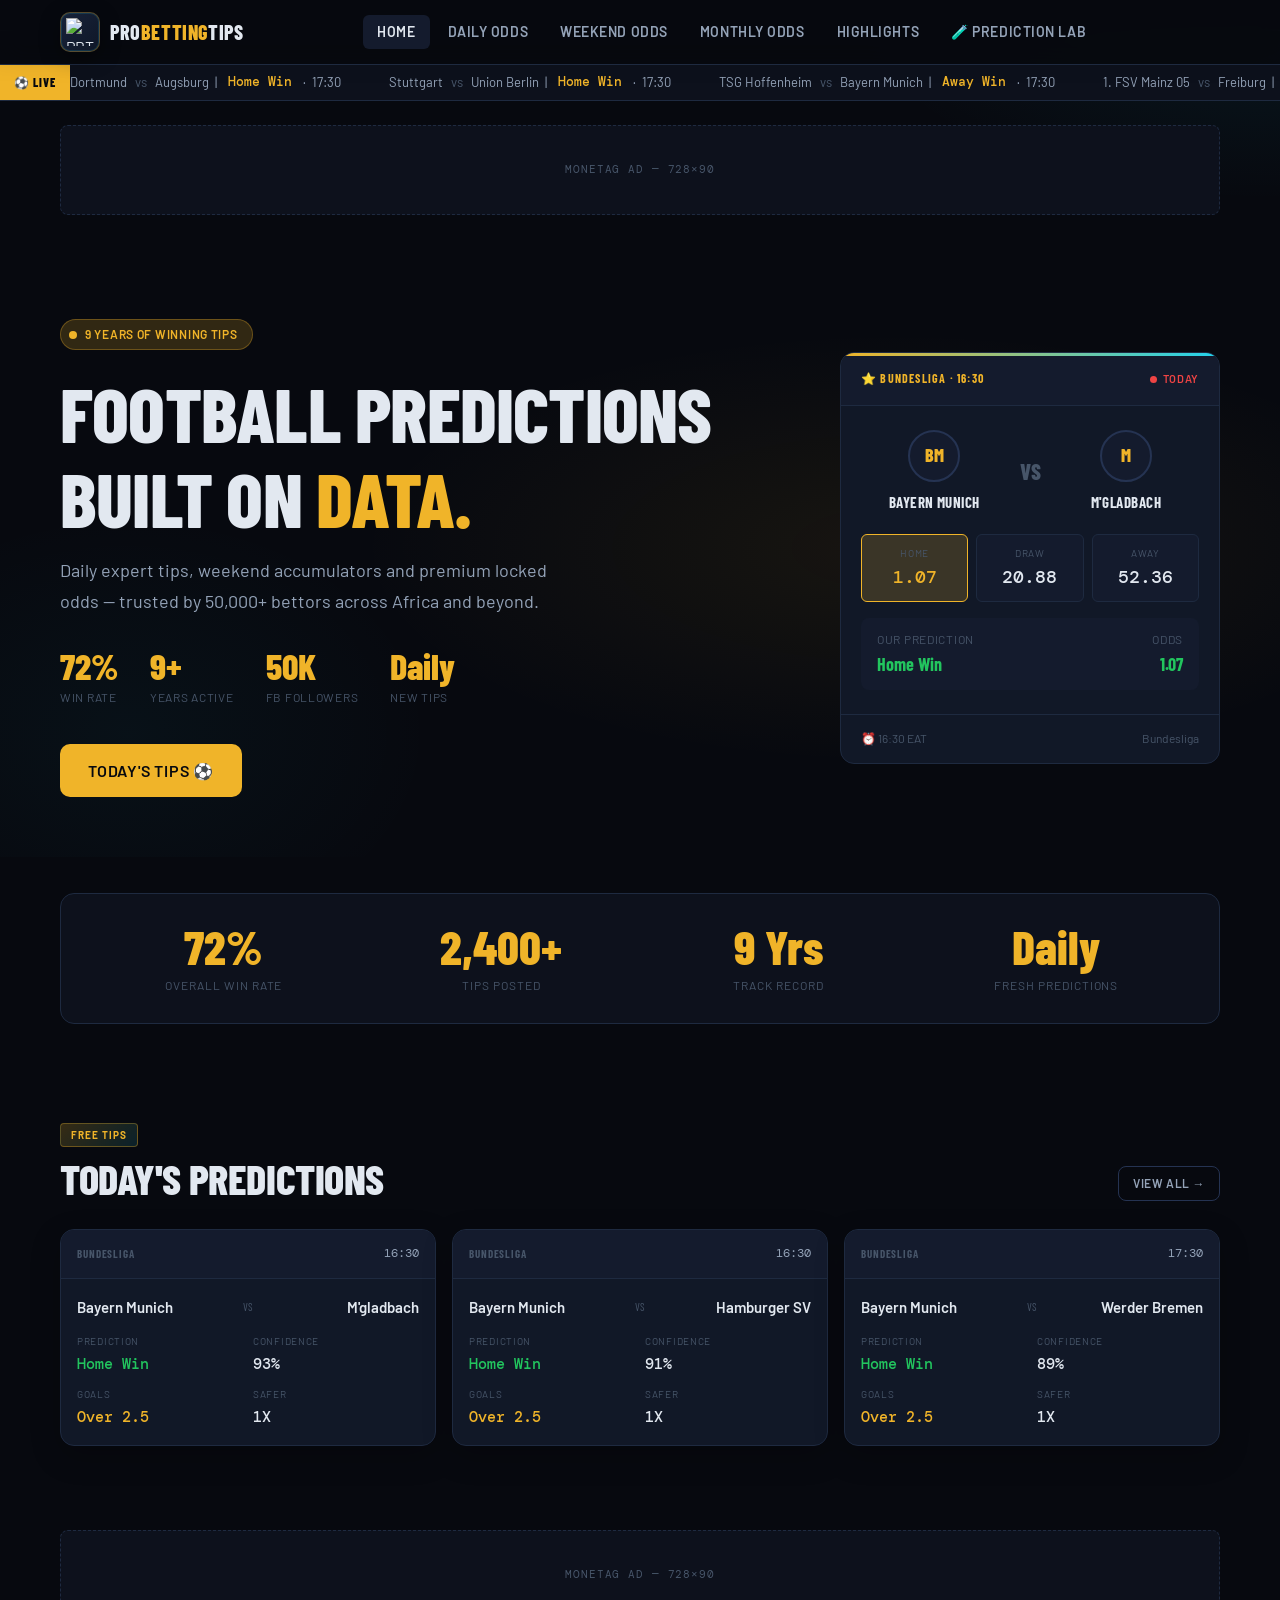
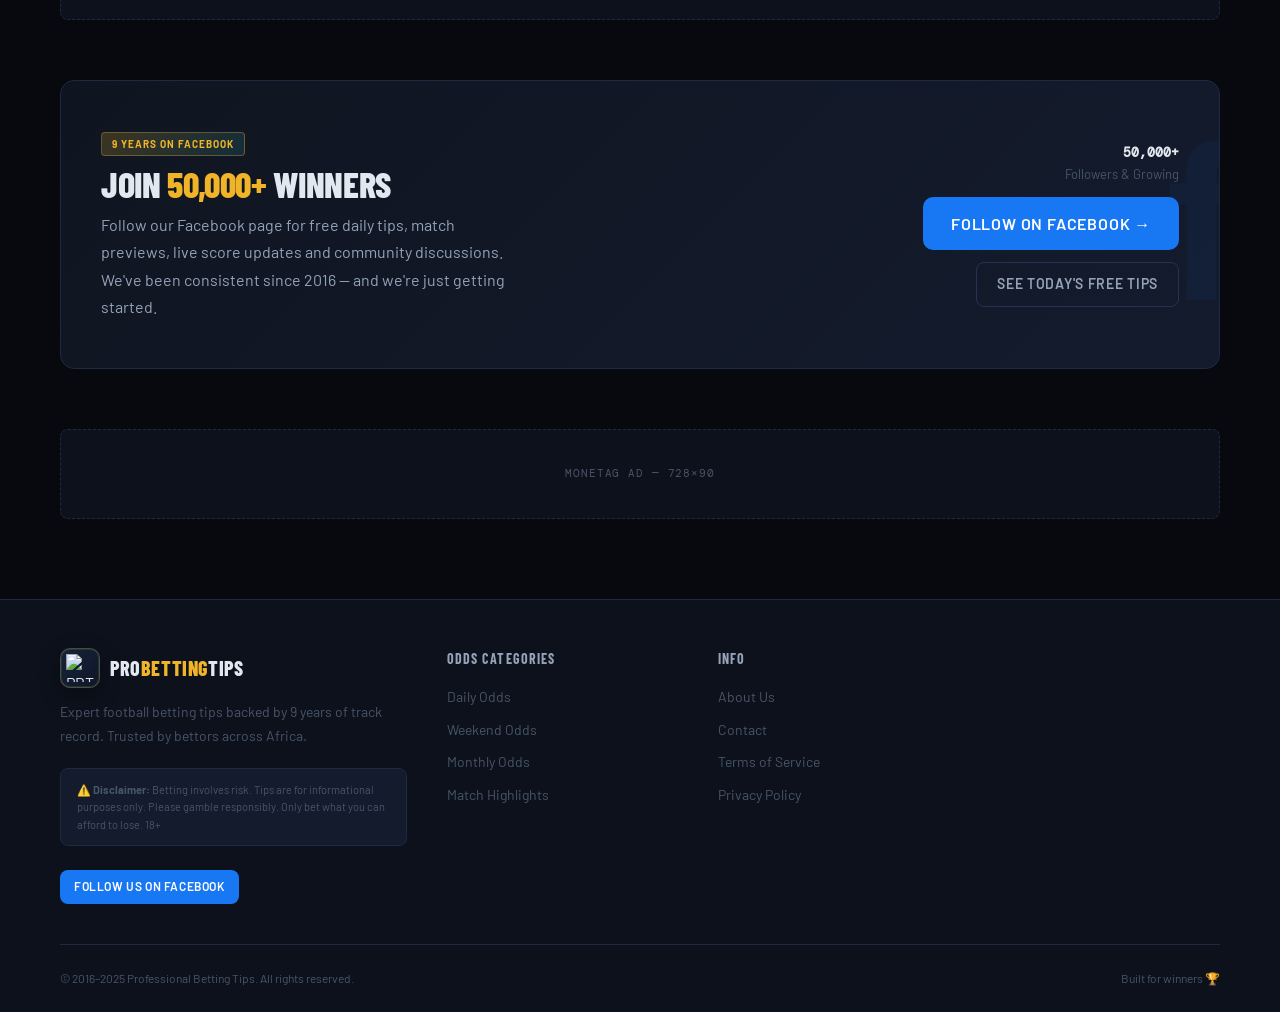
==== index.html @ f4c3d1b8 "Remove dummy matches and unused Supabase script; featured card now shows real prediction, odds and k" ====
<!DOCTYPE html>
<html lang="en">
<head>
  <meta charset="UTF-8">
  <meta name="viewport" content="width=device-width, initial-scale=1.0">
  <title>Professional Betting Tips — Daily Football Predictions & Premium Odds</title>
  <meta name="description" content="Expert football betting tips, daily predictions, weekend odds and premium picks. 9 years of proven results. Join 50,000+ winners on our Facebook page.">
  <meta name="keywords" content="betting tips, football predictions, daily odds, weekend tips, premium betting tips, kenya betting">
  <meta property="og:title" content="Professional Betting Tips">
  <meta property="og:description" content="Expert football predictions. 9 years. 72%+ win rate.">
  <meta property="og:type" content="website">
  <meta property="og:image" content="/assets/images/icon.png">
  <meta name="theme-color" content="#07090F">
  <link rel="icon" type="image/png" href="/assets/images/icon.png">
  <link rel="apple-touch-icon" href="/assets/images/icon.png">
  <link rel="stylesheet" href="css/style.css">
  <!-- Paystack -->
  <script src="https://js.paystack.co/v1/inline.js"></script>
  <!-- Supabase -->
  <!-- Monetag Ad Script (replace with your Publisher ID) -->
  <!-- <script src="//oplerfino.com/YOUR_MONETAG_ID/invoke.js" async></script> -->
</head>
<body data-page="home">

  <!-- ── Nav ─────────────────────────────────────────────────── -->
  <nav class="navbar">
    <div class="container nav-inner">
      <a href="/" class="nav-logo">
        <div class="nav-logo-icon"><img src="/assets/images/pbtlogo.png" alt="PBT logo" width="28" height="28"></div>
        <div class="nav-logo-text">Pro<span>Betting</span>Tips</div>
      </a>

      <div class="nav-links">
        <a href="/" class="active">Home</a>
        <a href="/daily.html">Daily Odds</a>
        <a href="/weekend.html">Weekend Odds</a>
        <a href="/monthly.html">Monthly Odds</a>
        <a href="/highlights.html">Highlights</a>
        <a href="/pricing.html">Premium</a>
      </div>

      <div class="nav-actions">
        <button id="nav-login-btn" class="btn btn-outline btn-sm" onclick="openAuthModal('login')">Sign In</button>
        <div id="nav-user-menu" class="hidden flex items-center gap-8">
          <a href="/account.html" class="btn btn-ghost btn-sm" id="nav-user-name">Account</a>
          <button class="btn btn-outline btn-sm" onclick="signOut()">Out</button>
        </div>
        <button id="hamburger" class="hamburger" aria-label="Menu">
          <span></span><span></span><span></span>
        </button>
      </div>
    </div>
  </nav>

  <!-- ── Mobile Nav ────────────────────────────────────────────── -->
  <div id="mobile-nav" class="mobile-nav">
    <a href="/">🏠 Home</a>
    <a href="/daily.html">⚽ Daily Odds</a>
    <a href="/weekend.html">📅 Weekend Odds</a>
    <a href="/monthly.html">📆 Monthly Odds</a>
    <a href="/highlights.html">🎬 Highlights</a>
    <a href="/pricing.html">⭐ Premium</a>
    <a href="/account.html">👤 My Account</a>
  </div>

  <!-- ── Ticker ──────────────────────────────────────────────── -->
  <div class="ticker-bar">
    <div class="ticker-label">⚽ Live</div>
    <div class="ticker-track">
      <div class="ticker-content" id="ticker-content"><span class="ticker-item">Predictions appear here after the next agent run</span></div>
    </div>
  </div>

  <!-- ── Monetag Ad Slot ─────────────────────────────────────── -->
  <div class="container">
    <div class="ad-slot ad-slot-banner" id="ad-top">Monetag Ad — 728×90</div>
  </div>

  <!-- ── Hero ───────────────────────────────────────────────── -->
  <section class="hero">
    <div class="container hero-grid">
      <div class="fade-up">
        <div class="hero-badge">
          <span class="dot"></span>
          9 Years of Winning Tips
        </div>
        <h1>Football Predictions<br>Built on <span>Data.</span></h1>
        <p class="hero-sub">
          Daily expert tips, weekend accumulators and premium locked odds — trusted by 50,000+ bettors across Africa and beyond.
        </p>

        <div class="hero-stats">
          <div class="hero-stat">
            <div class="val">72%</div>
            <div class="lbl">Win Rate</div>
          </div>
          <div class="hero-stat">
            <div class="val">9+</div>
            <div class="lbl">Years Active</div>
          </div>
          <div class="hero-stat">
            <div class="val">50K</div>
            <div class="lbl">FB Followers</div>
          </div>
          <div class="hero-stat">
            <div class="val">Daily</div>
            <div class="lbl">New Tips</div>
          </div>
        </div>

        <div class="hero-actions">
          <a href="/daily.html" class="btn btn-gold btn-lg">Today's Tips ⚽</a>
          <a href="/pricing.html" class="btn btn-outline btn-lg">Get Premium →</a>
        </div>
      </div>

      <!-- Featured Match Card -->
      <div class="featured-card fade-up stagger-2" id="featured-home">
        <div class="featured-header">
          <span class="featured-label" id="featured-league">⭐ Today's Feature Match</span>
          <span class="live-badge"><span class="dot"></span> Today</span>
        </div>
        <div class="featured-body">
          <div class="match-teams">
            <div class="team">
              <div class="team-shield" id="featured-home-init">–</div>
              <div class="team-name featured-home-name">TBA</div>
            </div>
            <div class="match-vs">VS</div>
            <div class="team">
              <div class="team-shield" id="featured-away-init">–</div>
              <div class="team-name featured-away-name">TBA</div>
            </div>
          </div>
          <div class="match-odds-row">
            <div class="odd-chip active">
              <div class="label">Home</div>
              <div class="value">–</div>
            </div>
            <div class="odd-chip">
              <div class="label">Draw</div>
              <div class="value">–</div>
            </div>
            <div class="odd-chip">
              <div class="label">Away</div>
              <div class="value">–</div>
            </div>
          </div>
          <div class="prediction-row">
            <div>
              <div class="pred-label">Our Prediction</div>
              <div class="pred-value featured-pred-val">–</div>
            </div>
            <div style="text-align:right;">
              <div class="pred-label">Odds</div>
              <div class="pred-value featured-odds-val">–</div>
            </div>
          </div>
        </div>
        <div class="featured-footer">
          <span class="featured-time">⏰ –</span>
          <span class="featured-meta">Next fixtures coming soon</span>
        </div>
      </div>
    </div>
  </section>

  <!-- ── Stats Strip ─────────────────────────────────────────── -->
  <section class="section-sm">
    <div class="container">
      <div class="stats-row fade-up">
        <div class="stat-block">
          <span class="num">72%</span>
          <span class="label">Overall Win Rate</span>
        </div>
        <div class="stat-block">
          <span class="num">2,400+</span>
          <span class="label">Tips Posted</span>
        </div>
        <div class="stat-block">
          <span class="num">9 Yrs</span>
          <span class="label">Track Record</span>
        </div>
        <div class="stat-block">
          <span class="num">Daily</span>
          <span class="label">Fresh Predictions</span>
        </div>
      </div>
    </div>
  </section>

  <!-- ── Free Today's Tips ──────────────────────────────────── -->
  <section class="section">
    <div class="container">
      <div class="section-head">
        <div>
          <div class="section-tag">Free Tips</div>
          <h2>Today's Predictions</h2>
        </div>
        <a href="/daily.html" class="btn btn-outline btn-sm">View All →</a>
      </div>

      <div class="tips-grid" id="free-tips-grid">
        <p class="text-muted" style="padding:20px;">No upcoming predictions yet. They appear after the agent's next run.</p>
      </div>
    </div>
  </section>

  <!-- ── Monetag Mid-page Ad ─────────────────────────────────── -->
  <div class="container">
    <div class="ad-slot ad-slot-banner" id="ad-mid">Monetag Ad — 728×90</div>
  </div>

  <!-- ── Pricing Section ────────────────────────────────────── -->
  <section class="section">
    <div class="container">
      <div class="section-head">
        <div>
          <div class="section-tag">Premium Odds</div>
          <h2>Choose Your Plan</h2>
        </div>
        <a href="/pricing.html" class="btn btn-outline btn-sm">Full Details →</a>
      </div>

      <div class="pricing-tabs">
        <button class="pricing-tab active" data-tab="daily">Daily Odds</button>
        <button class="pricing-tab" data-tab="weekend">Weekend Odds</button>
        <button class="pricing-tab" data-tab="monthly">Monthly Odds</button>
      </div>

      <!-- Daily Pane -->
      <div class="pricing-pane" id="pane-daily">
        <div class="pricing-grid">
          <div class="price-card">
            <div class="plan-icon">🎯</div>
            <div class="plan-name">Starter</div>
            <div class="plan-odds-count">4</div>
            <div class="plan-odds-label">Curated Odds</div>
            <div class="plan-price"><span class="currency">KES </span>99</div>
            <div class="plan-period">Per day</div>
            <ul class="plan-features">
              <li class="plan-feature"><span class="check">✓</span> 4 hand-picked tips</li>
              <li class="plan-feature"><span class="check">✓</span> Match analysis notes</li>
              <li class="plan-feature"><span class="check">✓</span> Confidence ratings</li>
              <li class="plan-feature"><span class="check">✓</span> Instant delivery</li>
            </ul>
            <button class="btn btn-outline btn-full" onclick="openCheckoutModal('daily','starter')">Get Starter</button>
            <div class="pay-methods">
              <span class="pay-badge">Paystack</span>
              <span class="pay-badge">M-Pesa</span>
              <span class="pay-badge">PayPal</span>
            </div>
          </div>

          <div class="price-card featured-plan">
            <div class="plan-icon">⭐</div>
            <div class="plan-name">Standard</div>
            <div class="plan-odds-count">8</div>
            <div class="plan-odds-label">Curated Odds</div>
            <div class="plan-price"><span class="currency">KES </span>149</div>
            <div class="plan-period">Per day</div>
            <ul class="plan-features">
              <li class="plan-feature"><span class="check">✓</span> 8 expert tips</li>
              <li class="plan-feature"><span class="check">✓</span> In-depth analysis</li>
              <li class="plan-feature"><span class="check">✓</span> Confidence ratings</li>
              <li class="plan-feature"><span class="check">✓</span> Priority WhatsApp alert</li>
            </ul>
            <button class="btn btn-gold btn-full" onclick="openCheckoutModal('daily','standard')">Get Standard</button>
            <div class="pay-methods">
              <span class="pay-badge">Paystack</span>
              <span class="pay-badge">M-Pesa</span>
              <span class="pay-badge">PayPal</span>
            </div>
          </div>

          <div class="price-card">
            <div class="plan-icon">🏆</div>
            <div class="plan-name">Premium</div>
            <div class="plan-odds-count">10</div>
            <div class="plan-odds-label">Curated Odds</div>
            <div class="plan-price"><span class="currency">KES </span>199</div>
            <div class="plan-period">Per day</div>
            <ul class="plan-features">
              <li class="plan-feature"><span class="check">✓</span> 10 premium picks</li>
              <li class="plan-feature"><span class="check">✓</span> Full statistical report</li>
              <li class="plan-feature"><span class="check">✓</span> Confidence ratings</li>
              <li class="plan-feature"><span class="check">✓</span> VIP WhatsApp channel</li>
            </ul>
            <button class="btn btn-outline btn-full" onclick="openCheckoutModal('daily','premium')">Get Premium</button>
            <div class="pay-methods">
              <span class="pay-badge">Paystack</span>
              <span class="pay-badge">M-Pesa</span>
              <span class="pay-badge">PayPal</span>
            </div>
          </div>
        </div>
      </div>

      <!-- Weekend Pane -->
      <div class="pricing-pane hidden" id="pane-weekend">
        <div class="pricing-grid">
          <div class="price-card">
            <div class="plan-icon">🎯</div>
            <div class="plan-name">Starter</div>
            <div class="plan-odds-count">4</div>
            <div class="plan-odds-label">Weekend Odds</div>
            <div class="plan-price"><span class="currency">KES </span>99</div>
            <div class="plan-period">This weekend</div>
            <ul class="plan-features">
              <li class="plan-feature"><span class="check">✓</span> 4 weekend picks</li>
              <li class="plan-feature"><span class="check">✓</span> Sat + Sun coverage</li>
              <li class="plan-feature"><span class="check">✓</span> Confidence ratings</li>
            </ul>
            <button class="btn btn-outline btn-full" onclick="openCheckoutModal('weekend','starter')">Get Starter</button>
          </div>
          <div class="price-card featured-plan">
            <div class="plan-icon">⭐</div>
            <div class="plan-name">Standard</div>
            <div class="plan-odds-count">8</div>
            <div class="plan-odds-label">Weekend Odds</div>
            <div class="plan-price"><span class="currency">KES </span>149</div>
            <div class="plan-period">This weekend</div>
            <ul class="plan-features">
              <li class="plan-feature"><span class="check">✓</span> 8 weekend picks</li>
              <li class="plan-feature"><span class="check">✓</span> Full weekend coverage</li>
              <li class="plan-feature"><span class="check">✓</span> Analysis notes</li>
            </ul>
            <button class="btn btn-gold btn-full" onclick="openCheckoutModal('weekend','standard')">Get Standard</button>
          </div>
          <div class="price-card">
            <div class="plan-icon">🏆</div>
            <div class="plan-name">Premium</div>
            <div class="plan-odds-count">10</div>
            <div class="plan-odds-label">Weekend Odds</div>
            <div class="plan-price"><span class="currency">KES </span>199</div>
            <div class="plan-period">This weekend</div>
            <ul class="plan-features">
              <li class="plan-feature"><span class="check">✓</span> 10 weekend picks</li>
              <li class="plan-feature"><span class="check">✓</span> VIP channel access</li>
              <li class="plan-feature"><span class="check">✓</span> Statistical reports</li>
            </ul>
            <button class="btn btn-outline btn-full" onclick="openCheckoutModal('weekend','premium')">Get Premium</button>
          </div>
        </div>
      </div>

      <!-- Monthly Pane -->
      <div class="pricing-pane hidden" id="pane-monthly">
        <div class="pricing-grid">
          <div class="price-card">
            <div class="plan-icon">🎯</div>
            <div class="plan-name">Starter</div>
            <div class="plan-odds-count">4</div>
            <div class="plan-odds-label">Monthly Odds/day</div>
            <div class="plan-price"><span class="currency">KES </span>99</div>
            <div class="plan-period">Per month (30 days)</div>
            <ul class="plan-features">
              <li class="plan-feature"><span class="check">✓</span> 4 daily tips all month</li>
              <li class="plan-feature"><span class="check">✓</span> Monthly fixtures preview</li>
              <li class="plan-feature"><span class="check">✓</span> Performance tracking</li>
            </ul>
            <button class="btn btn-outline btn-full" onclick="openCheckoutModal('monthly','starter')">Get Starter</button>
          </div>
          <div class="price-card featured-plan">
            <div class="plan-icon">⭐</div>
            <div class="plan-name">Standard</div>
            <div class="plan-odds-count">8</div>
            <div class="plan-odds-label">Monthly Odds/day</div>
            <div class="plan-price"><span class="currency">KES </span>149</div>
            <div class="plan-period">Per month (30 days)</div>
            <ul class="plan-features">
              <li class="plan-feature"><span class="check">✓</span> 8 daily tips all month</li>
              <li class="plan-feature"><span class="check">✓</span> Monthly ROI reports</li>
              <li class="plan-feature"><span class="check">✓</span> Priority alerts</li>
            </ul>
            <button class="btn btn-gold btn-full" onclick="openCheckoutModal('monthly','standard')">Get Standard</button>
          </div>
          <div class="price-card">
            <div class="plan-icon">🏆</div>
            <div class="plan-name">Premium</div>
            <div class="plan-odds-count">10</div>
            <div class="plan-odds-label">Monthly Odds/day</div>
            <div class="plan-price"><span class="currency">KES </span>199</div>
            <div class="plan-period">Per month (30 days)</div>
            <ul class="plan-features">
              <li class="plan-feature"><span class="check">✓</span> 10 daily tips all month</li>
              <li class="plan-feature"><span class="check">✓</span> Full VIP access</li>
              <li class="plan-feature"><span class="check">✓</span> WhatsApp VIP channel</li>
            </ul>
            <button class="btn btn-outline btn-full" onclick="openCheckoutModal('monthly','premium')">Get Premium</button>
          </div>
        </div>
      </div>
    </div>
  </section>

  <!-- ── Facebook CTA ────────────────────────────────────────── -->
  <section class="section-sm">
    <div class="container">
      <div class="fb-cta-section">
        <div class="fb-cta-text">
          <div class="section-tag">9 Years on Facebook</div>
          <h2>Join <span class="text-gold">50,000+</span> Winners</h2>
          <p>Follow our Facebook page for free daily tips, match previews, live score updates and community discussions. We've been consistent since 2016 — and we're just getting started.</p>
        </div>
        <div class="fb-actions">
          <div class="fb-page-count">
            <strong>50,000+</strong><br>Followers &amp; Growing
          </div>
          <a href="https://facebook.com/ProffesionalBettingTips" target="_blank" rel="noopener" class="btn btn-fb btn-lg">
            Follow on Facebook →
          </a>
          <a href="/daily.html" class="btn btn-outline">See Today's Free Tips</a>
        </div>
      </div>
    </div>
  </section>

  <!-- ── Bottom Ad ───────────────────────────────────────────── -->
  <div class="container">
    <div class="ad-slot ad-slot-banner" id="ad-bottom">Monetag Ad — 728×90</div>
  </div>

  <!-- ── Footer ─────────────────────────────────────────────── -->
  <footer class="footer">
    <div class="container">
      <div class="footer-grid">
        <div class="footer-brand">
          <div class="nav-logo" style="margin-bottom:0">
            <div class="nav-logo-icon"><img src="/assets/images/pbtlogo.png" alt="PBT logo" width="28" height="28"></div>
            <div class="nav-logo-text">Pro<span>Betting</span>Tips</div>
          </div>
          <p>Expert football betting tips backed by 9 years of track record. Trusted by bettors across Africa.</p>
          <div class="disclaimer">
            ⚠️ <strong>Disclaimer:</strong> Betting involves risk. Tips are for informational purposes only. Please gamble responsibly. Only bet what you can afford to lose. 18+
          </div>
          <a href="https://facebook.com/ProffesionalBettingTips" target="_blank" class="btn btn-fb btn-sm">Follow us on Facebook</a>
        </div>

        <div>
          <div class="footer-heading">Odds Categories</div>
          <div class="footer-links">
            <a href="/daily.html">Daily Odds</a>
            <a href="/weekend.html">Weekend Odds</a>
            <a href="/monthly.html">Monthly Odds</a>
            <a href="/highlights.html">Match Highlights</a>
            <a href="/pricing.html">Premium Plans</a>
          </div>
        </div>

        <div>
          <div class="footer-heading">Account</div>
          <div class="footer-links">
            <a href="/account.html">My Account</a>
            <a href="#" onclick="openAuthModal('signup')">Create Account</a>
            <a href="#" onclick="openAuthModal('login')">Sign In</a>
            <a href="/pricing.html">Buy Premium</a>
          </div>
        </div>

        <div>
          <div class="footer-heading">Info</div>
          <div class="footer-links">
            <a href="/about.html">About Us</a>
            <a href="/contact.html">Contact</a>
            <a href="/terms.html">Terms of Service</a>
            <a href="/privacy.html">Privacy Policy</a>
          </div>
        </div>
      </div>

      <div class="footer-bottom">
        <span>© 2016–2025 Professional Betting Tips. All rights reserved.</span>
        <span>Built for winners 🏆</span>
      </div>
    </div>
  </footer>

  <!-- ── Auth Modal ─────────────────────────────────────────── -->
  <div class="modal-overlay" id="auth-modal">
    <div class="modal" style="position:relative;">
      <button class="modal-close" onclick="closeAuthModal()">×</button>
      <div id="auth-mode" data-mode="login">
        <h2 id="auth-title">Welcome Back</h2>
        <p id="auth-subtitle">Sign in to access your premium tips</p>
        <form id="auth-form">
          <div class="form-group hidden" id="auth-name-group">
            <label for="auth-name">Full Name</label>
            <input type="text" id="auth-name" placeholder="Your name">
          </div>
          <div class="form-group">
            <label for="auth-email">Email Address</label>
            <input type="email" id="auth-email" placeholder="you@example.com" required>
          </div>
          <div class="form-group">
            <label for="auth-password">Password</label>
            <input type="password" id="auth-password" placeholder="••••••••" required minlength="6">
          </div>
          <button type="submit" id="auth-submit-btn" class="btn btn-gold btn-full mt-16">Sign In</button>
        </form>
        <p class="mt-16" style="font-size:13px; color:var(--text-3); text-align:center;" id="auth-switch-link">
          Don't have an account? <a href="#" onclick="setAuthMode('signup')" style="color:var(--gold);">Create one</a>
        </p>
      </div>
    </div>
  </div>

  <!-- ── Checkout Modal ─────────────────────────────────────── -->
  <div class="modal-overlay" id="checkout-modal">
    <div class="modal" style="position:relative; max-width:460px;">
      <button class="modal-close" onclick="closeCheckoutModal()">×</button>
      <h2>Unlock <span id="checkout-category">Daily Odds</span></h2>
      <p>Select your package and complete payment to access premium tips.</p>

      <div style="display:grid; grid-template-columns:1fr 1fr 1fr; gap:8px; margin-bottom:16px;">
        <button class="payment-opt checkout-plan-opt" data-plan="starter" onclick="selectCheckoutPlan('starter')" style="font-size:12px;">
          <strong>4 Odds</strong><br>KES 99
        </button>
        <button class="payment-opt checkout-plan-opt selected" data-plan="standard" onclick="selectCheckoutPlan('standard')" style="font-size:12px;">
          <strong>8 Odds</strong><br>KES 149
        </button>
        <button class="payment-opt checkout-plan-opt" data-plan="premium" onclick="selectCheckoutPlan('premium')" style="font-size:12px;">
          <strong>10 Odds</strong><br>KES 199
        </button>
      </div>

      <div class="checkout-summary">
        <div class="checkout-row">
          <span>Package</span>
          <span id="checkout-plan-name">Standard Plan</span>
        </div>
        <div class="checkout-row">
          <span>Odds Included</span>
          <span id="checkout-plan-odds">8 Odds</span>
        </div>
        <div class="checkout-row total">
          <span>Total</span>
          <span id="checkout-plan-price">KES 149</span>
        </div>
      </div>

      <p style="font-size:12px; color:var(--text-3); margin-bottom:10px;">Payment Method</p>
      <div class="payment-options">
        <button class="payment-opt selected" data-method="paystack" onclick="selectPayment('paystack')">
          💳 Paystack / M-Pesa
        </button>
        <button class="payment-opt" data-method="paypal" onclick="selectPayment('paypal')">
          🅿️ PayPal
        </button>
      </div>

      <button id="pay-btn" class="btn btn-gold btn-full btn-lg">Pay Now →</button>
      <p style="font-size:11px; color:var(--text-3); text-align:center; margin-top:10px;">
        🔒 Secure payment · Instant access after payment
      </p>
    </div>
  </div>

  <!-- ── Toast Container ────────────────────────────────────── -->
  <div class="toast-container" id="toast-container"></div>

  <script src="js/app.js"></script>
</body>
</html>
---- css/style.css ----
/* ============================================================
   PROFESSIONAL BETTING TIPS — Design System
   Aesthetic: Dark editorial × Sports intelligence
   ============================================================ */

@import url('https://fonts.googleapis.com/css2?family=Barlow+Condensed:wght@400;600;700;800&family=Barlow:wght@400;500;600&family=DM+Mono:wght@400;500&display=swap');

/* ── CSS Variables ─────────────────────────────────────────── */
:root {
  --bg:        #07090F;
  --bg-2:      #0D111C;
  --bg-3:      #141B2D;
  --bg-card:   #111827;
  --border:    #1E2A40;
  --border-2:  #253352;

  --gold:      #F0B429;
  --gold-dim:  #C49020;
  --gold-glow: rgba(240,180,41,0.18);
  --cyan:      #22D3EE;
  --cyan-dim:  rgba(34,211,238,0.12);
  --red:       #EF4444;
  --green:     #22C55E;

  --text:      #E2E8F0;
  --text-2:    #94A3B8;
  --text-3:    #475569;

  --font-head: 'Barlow Condensed', sans-serif;
  --font-body: 'Barlow', sans-serif;
  --font-mono: 'DM Mono', monospace;

  --radius:    8px;
  --radius-lg: 14px;
  --shadow:    0 4px 24px rgba(0,0,0,0.5);
  --shadow-gold: 0 0 24px rgba(240,180,41,0.2);
}

/* ── Reset & Base ───────────────────────────────────────────── */
*, *::before, *::after { box-sizing: border-box; margin: 0; padding: 0; }

html { scroll-behavior: smooth; font-size: 16px; }

body {
  background:
    radial-gradient(1200px 560px at 12% -10%, rgba(240,180,41,0.12), transparent 55%),
    radial-gradient(900px 420px at 100% 0%, rgba(34,211,238,0.08), transparent 48%),
    var(--bg);
  color: var(--text);
  font-family: var(--font-body);
  line-height: 1.6;
  min-height: 100vh;
  overflow-x: hidden;
}

::selection { background: rgba(240,180,41,0.25); color: #fff; }

:focus-visible {
  outline: 2px solid var(--gold);
  outline-offset: 2px;
}

a { color: inherit; text-decoration: none; }
img { max-width: 100%; display: block; }
button { cursor: pointer; font-family: var(--font-body); border: none; outline: none; }
input, select, textarea { font-family: var(--font-body); }
ul { list-style: none; }

/* ── Scrollbar ─────────────────────────────────────────────── */
::-webkit-scrollbar { width: 6px; }
::-webkit-scrollbar-track { background: var(--bg-2); }
::-webkit-scrollbar-thumb { background: var(--border-2); border-radius: 3px; }

/* ── Typography ─────────────────────────────────────────────── */
h1, h2, h3, h4 {
  font-family: var(--font-head);
  font-weight: 800;
  line-height: 1.1;
  letter-spacing: -0.01em;
  text-transform: uppercase;
}

.mono { font-family: var(--font-mono); }

/* ── Layout ─────────────────────────────────────────────────── */
.container {
  max-width: 1200px;
  margin: 0 auto;
  padding: 0 20px;
}

.section { padding: 60px 0; }
.section-sm { padding: 36px 0; }

/* ── Navigation ─────────────────────────────────────────────── */
.navbar {
  position: sticky;
  top: 0;
  z-index: 1000;
  background: rgba(7,9,15,0.92);
  backdrop-filter: blur(12px);
  border-bottom: 1px solid var(--border);
}

.nav-inner {
  display: flex;
  align-items: center;
  justify-content: space-between;
  height: 64px;
  gap: 24px;
}

.nav-logo {
  display: flex;
  align-items: center;
  gap: 10px;
  flex-shrink: 0;
}

.nav-logo-icon {
  width: 40px;
  height: 40px;
  background: linear-gradient(135deg, #172239, #0f1728);
  border: 1px solid rgba(240,180,41,0.3);
  border-radius: 10px;
  display: flex;
  align-items: center;
  justify-content: center;
  box-shadow: inset 0 0 0 1px rgba(34,211,238,0.14), 0 6px 20px rgba(0,0,0,0.35);
  overflow: hidden;
}

.nav-logo-icon img {
  width: 28px;
  height: 28px;
  object-fit: contain;
}

.nav-logo-text {
  font-family: var(--font-head);
  font-weight: 800;
  font-size: 20px;
  text-transform: uppercase;
  letter-spacing: 0.03em;
}

.nav-logo-text span { color: var(--gold); }

.nav-links {
  display: flex;
  align-items: center;
  gap: 4px;
}

.nav-links a {
  padding: 6px 14px;
  border-radius: 6px;
  font-size: 14px;
  font-weight: 600;
  color: var(--text-2);
  transition: all 0.2s ease;
  text-transform: uppercase;
  letter-spacing: 0.04em;
}

.nav-links a:hover, .nav-links a.active {
  color: var(--text);
  background: var(--bg-3);
}

.nav-actions {
  display: flex;
  align-items: center;
  gap: 10px;
  flex-shrink: 0;
}

/* ── Ticker Bar ─────────────────────────────────────────────── */
.ticker-bar {
  background: var(--bg-2);
  border-bottom: 1px solid var(--border);
  height: 36px;
  display: flex;
  align-items: center;
  overflow: hidden;
}

.ticker-label {
  background: var(--gold);
  color: var(--bg);
  font-family: var(--font-head);
  font-size: 12px;
  font-weight: 800;
  padding: 0 14px;
  height: 100%;
  display: flex;
  align-items: center;
  flex-shrink: 0;
  text-transform: uppercase;
  letter-spacing: 0.08em;
}

.ticker-track {
  flex: 1;
  overflow: hidden;
  position: relative;
}

.ticker-content {
  display: flex;
  gap: 48px;
  animation: ticker-scroll 30s linear infinite;
  white-space: nowrap;
}

.ticker-content:hover { animation-play-state: paused; }

@keyframes ticker-scroll {
  0%   { transform: translateX(0); }
  100% { transform: translateX(-50%); }
}

.ticker-item {
  font-size: 13px;
  color: var(--text-2);
  display: flex;
  align-items: center;
  gap: 8px;
}

.ticker-item .odds { color: var(--gold); font-family: var(--font-mono); font-weight: 500; }
.ticker-item .vs { color: var(--text-3); }

/* ── Buttons ─────────────────────────────────────────────────── */
.btn {
  display: inline-flex;
  align-items: center;
  justify-content: center;
  gap: 8px;
  padding: 10px 20px;
  border-radius: var(--radius);
  font-weight: 600;
  font-size: 14px;
  transition: transform 0.2s, box-shadow 0.2s, border-color 0.2s, background-color 0.2s, color 0.2s;
  text-transform: uppercase;
  letter-spacing: 0.05em;
}

.btn-gold {
  background: var(--gold);
  color: var(--bg);
}
.btn-gold:hover { background: #e0a820; box-shadow: var(--shadow-gold); transform: translateY(-2px); }

.btn-outline {
  background: transparent;
  border: 1.5px solid var(--border-2);
  color: var(--text-2);
}
.btn-outline:hover { border-color: var(--gold); color: var(--gold); }

.btn-ghost {
  background: var(--bg-3);
  color: var(--text);
}
.btn-ghost:hover { background: var(--border-2); }

.btn-sm { padding: 7px 14px; font-size: 12px; }
.btn-lg { padding: 14px 28px; font-size: 16px; border-radius: 10px; }
.btn-full { width: 100%; }

.btn-fb {
  background: #1877F2;
  color: #fff;
}
.btn-fb:hover { background: #0f65d8; }

/* ── Hero Section ────────────────────────────────────────────── */
.hero {
  position: relative;
  padding: 80px 0 60px;
  overflow: hidden;
}

.hero::before {
  content: '';
  position: absolute;
  inset: 0;
  background:
    radial-gradient(ellipse 60% 50% at 70% 50%, rgba(240,180,41,0.07) 0%, transparent 70%),
    radial-gradient(ellipse 40% 60% at 10% 80%, rgba(34,211,238,0.04) 0%, transparent 60%);
  pointer-events: none;
}

.hero::after {
  content: '';
  position: absolute;
  right: 5%;
  top: 20%;
  width: 110px;
  height: 110px;
  background: url('/assets/images/icon.png') center/contain no-repeat;
  opacity: 0.15;
  filter: drop-shadow(0 0 22px rgba(240,180,41,0.18));
  pointer-events: none;
}

.hero-grid {
  display: grid;
  grid-template-columns: 1fr 380px;
  gap: 40px;
  align-items: center;
}

.hero-badge {
  display: inline-flex;
  align-items: center;
  gap: 8px;
  background: var(--gold-glow);
  border: 1px solid rgba(240,180,41,0.3);
  border-radius: 100px;
  padding: 5px 14px 5px 8px;
  font-size: 12px;
  font-weight: 600;
  color: var(--gold);
  margin-bottom: 20px;
  text-transform: uppercase;
  letter-spacing: 0.06em;
}

.hero-badge .dot {
  width: 8px; height: 8px;
  background: var(--gold);
  border-radius: 50%;
  animation: pulse 2s infinite;
}

@keyframes pulse {
  0%, 100% { opacity: 1; transform: scale(1); }
  50% { opacity: 0.5; transform: scale(0.8); }
}

.hero h1 {
  font-size: clamp(44px, 6vw, 80px);
  margin-bottom: 16px;
  color: var(--text);
}

.hero h1 span { color: var(--gold); }

.hero-sub {
  font-size: 18px;
  color: var(--text-2);
  max-width: 520px;
  margin-bottom: 32px;
  line-height: 1.7;
}

.hero-stats {
  display: flex;
  gap: 32px;
  margin-bottom: 36px;
}

.hero-stat { }
.hero-stat .val {
  font-family: var(--font-head);
  font-size: 36px;
  font-weight: 800;
  color: var(--gold);
  line-height: 1;
}
.hero-stat .lbl {
  font-size: 12px;
  color: var(--text-3);
  text-transform: uppercase;
  letter-spacing: 0.06em;
  margin-top: 4px;
}

.hero-actions { display: flex; gap: 12px; flex-wrap: wrap; }

/* ── Featured Match Card ─────────────────────────────────────── */
.featured-card {
  background: var(--bg-card);
  border: 1px solid var(--border);
  border-radius: var(--radius-lg);
  overflow: hidden;
  position: relative;
}

.featured-card::before {
  content: '';
  position: absolute;
  top: 0; left: 0; right: 0;
  height: 3px;
  background: linear-gradient(90deg, var(--gold), var(--cyan));
}

.featured-header {
  padding: 16px 20px;
  background: var(--bg-3);
  display: flex;
  align-items: center;
  justify-content: space-between;
  border-bottom: 1px solid var(--border);
}

.featured-label {
  font-family: var(--font-head);
  font-size: 12px;
  font-weight: 700;
  color: var(--gold);
  text-transform: uppercase;
  letter-spacing: 0.1em;
}

.live-badge {
  display: flex;
  align-items: center;
  gap: 6px;
  font-size: 11px;
  font-weight: 600;
  color: var(--red);
  text-transform: uppercase;
  letter-spacing: 0.06em;
}

.live-badge .dot {
  width: 7px; height: 7px;
  background: var(--red);
  border-radius: 50%;
  animation: pulse 1.2s infinite;
}

.featured-body { padding: 24px 20px; }

.match-teams {
  display: flex;
  align-items: center;
  justify-content: space-between;
  margin-bottom: 20px;
}

.team {
  text-align: center;
  flex: 1;
}

.team-shield {
  width: 52px; height: 52px;
  background: var(--bg-3);
  border: 2px solid var(--border-2);
  border-radius: 50%;
  margin: 0 auto 8px;
  display: flex;
  align-items: center;
  justify-content: center;
  font-family: var(--font-head);
  font-size: 18px;
  font-weight: 800;
  color: var(--gold);
}

.team-name {
  font-family: var(--font-head);
  font-size: 15px;
  font-weight: 700;
  text-transform: uppercase;
  letter-spacing: 0.03em;
}

.match-vs {
  font-family: var(--font-head);
  font-size: 22px;
  font-weight: 800;
  color: var(--text-3);
  padding: 0 12px;
}

.match-odds-row {
  display: grid;
  grid-template-columns: 1fr 1fr 1fr;
  gap: 8px;
  margin-bottom: 16px;
}

.odd-chip {
  background: var(--bg-3);
  border: 1px solid var(--border);
  border-radius: 6px;
  padding: 10px 8px;
  text-align: center;
  transition: all 0.2s;
}

.odd-chip.active {
  background: var(--gold-glow);
  border-color: var(--gold);
}

.odd-chip .label { font-size: 10px; color: var(--text-3); text-transform: uppercase; letter-spacing: 0.08em; }
.odd-chip .value { font-family: var(--font-mono); font-size: 18px; font-weight: 500; color: var(--text); margin-top: 2px; }
.odd-chip.active .value { color: var(--gold); }

.prediction-row {
  display: flex;
  align-items: center;
  justify-content: space-between;
  background: var(--bg-3);
  border-radius: 8px;
  padding: 12px 16px;
}

.pred-label { font-size: 12px; color: var(--text-3); text-transform: uppercase; letter-spacing: 0.06em; }
.pred-value { font-family: var(--font-head); font-size: 18px; font-weight: 700; color: var(--green); }

.featured-footer {
  padding: 14px 20px;
  border-top: 1px solid var(--border);
  display: flex;
  align-items: center;
  justify-content: space-between;
  font-size: 12px;
  color: var(--text-3);
}

/* ── Section Headers ─────────────────────────────────────────── */
.section-head {
  display: flex;
  align-items: flex-end;
  justify-content: space-between;
  margin-bottom: 28px;
  gap: 16px;
}

.section-head h2 {
  font-size: clamp(28px, 4vw, 42px);
}

.section-tag {
  display: inline-block;
  background: linear-gradient(135deg, rgba(240,180,41,0.2), rgba(34,211,238,0.12));
  border: 1px solid rgba(240,180,41,0.32);
  color: var(--gold);
  font-size: 10px;
  font-weight: 700;
  padding: 3px 10px;
  border-radius: 4px;
  text-transform: uppercase;
  letter-spacing: 0.1em;
  margin-bottom: 8px;
}

/* ── Tips Grid ──────────────────────────────────────────────── */
.tips-grid {
  display: grid;
  grid-template-columns: repeat(auto-fill, minmax(340px, 1fr));
  gap: 16px;
}

/* ── Tip Card ────────────────────────────────────────────────── */
.tip-card {
  background: var(--bg-card);
  border: 1px solid var(--border);
  border-radius: var(--radius-lg);
  overflow: hidden;
  transition: transform 0.2s, border-color 0.2s, box-shadow 0.2s;
  position: relative;
  box-shadow: 0 10px 30px rgba(0,0,0,0.22);
}

.tip-card:hover {
  transform: translateY(-4px);
  border-color: rgba(240,180,41,0.35);
  box-shadow: 0 16px 34px rgba(0,0,0,0.32);
}

.tip-card.premium-locked {
  opacity: 0.75;
}

.tip-card-header {
  padding: 14px 16px;
  background: var(--bg-3);
  border-bottom: 1px solid var(--border);
  display: flex;
  align-items: center;
  justify-content: space-between;
}

.league-tag {
  font-family: var(--font-head);
  font-size: 11px;
  font-weight: 700;
  color: var(--text-3);
  text-transform: uppercase;
  letter-spacing: 0.08em;
}

.tip-time { font-family: var(--font-mono); font-size: 12px; color: var(--text-2); }

.tip-body { padding: 16px; }

.tip-teams {
  display: flex;
  align-items: center;
  gap: 10px;
  margin-bottom: 14px;
}

.tip-teams .home { flex: 1; font-weight: 600; font-size: 15px; }
.tip-teams .away { flex: 1; text-align: right; font-weight: 600; font-size: 15px; }
.tip-teams .vs-small { color: var(--text-3); font-size: 11px; font-family: var(--font-head); flex-shrink: 0; }

.tip-meta {
  display: grid;
  grid-template-columns: 1fr 1fr;
  gap: 10px;
}

.tip-meta-item { }
.tip-meta-item .key { font-size: 10px; color: var(--text-3); text-transform: uppercase; letter-spacing: 0.07em; margin-bottom: 3px; }
.tip-meta-item .val { font-family: var(--font-mono); font-size: 15px; font-weight: 500; color: var(--text); }
.tip-meta-item .val.gold { color: var(--gold); }
.tip-meta-item .val.green { color: var(--green); }

.lock-overlay {
  position: absolute;
  inset: 0;
  background: rgba(7,9,15,0.65);
  backdrop-filter: blur(4px);
  display: flex;
  flex-direction: column;
  align-items: center;
  justify-content: center;
  gap: 10px;
}

.lock-icon {
  width: 44px; height: 44px;
  background: var(--bg-3);
  border: 1.5px solid var(--border-2);
  border-radius: 50%;
  display: flex;
  align-items: center;
  justify-content: center;
  font-size: 18px;
}

.lock-text {
  font-family: var(--font-head);
  font-size: 13px;
  font-weight: 700;
  color: var(--text-2);
  text-transform: uppercase;
  letter-spacing: 0.06em;
}

/* ── Win Rate Bar ────────────────────────────────────────────── */
.stats-row {
  display: grid;
  grid-template-columns: repeat(4, 1fr);
  gap: 16px;
  background: var(--bg-2);
  border: 1px solid var(--border);
  border-radius: var(--radius-lg);
  padding: 28px 32px;
}

.stat-block { text-align: center; }
.stat-block .num {
  font-family: var(--font-head);
  font-size: 48px;
  font-weight: 800;
  color: var(--gold);
  line-height: 1;
  display: block;
}
.stat-block .label {
  font-size: 12px;
  color: var(--text-3);
  text-transform: uppercase;
  letter-spacing: 0.08em;
  margin-top: 6px;
  display: block;
}

/* ── Pricing Cards ───────────────────────────────────────────── */
.pricing-tabs {
  display: flex;
  gap: 4px;
  background: var(--bg-2);
  border: 1px solid var(--border);
  border-radius: 10px;
  padding: 4px;
  margin-bottom: 36px;
  width: fit-content;
}

.pricing-tab {
  padding: 8px 20px;
  border-radius: 7px;
  font-size: 13px;
  font-weight: 600;
  color: var(--text-3);
  background: transparent;
  text-transform: uppercase;
  letter-spacing: 0.05em;
  transition: all 0.2s;
}

.pricing-tab.active {
  background: var(--gold);
  color: var(--bg);
}

.pricing-grid {
  display: grid;
  grid-template-columns: repeat(3, 1fr);
  gap: 20px;
}

.price-card {
  background: var(--bg-card);
  border: 1px solid var(--border);
  border-radius: var(--radius-lg);
  padding: 28px 24px;
  position: relative;
  transition: transform 0.2s, border-color 0.2s, box-shadow 0.2s;
  text-align: center;
  box-shadow: 0 10px 30px rgba(0,0,0,0.2);
}

.price-card:hover {
  transform: translateY(-4px);
  border-color: rgba(240,180,41,0.34);
  box-shadow: 0 14px 36px rgba(0,0,0,0.3);
}

.price-card.featured-plan {
  border-color: var(--gold);
  background: linear-gradient(135deg, #111827, #131d2e);
}

.price-card.featured-plan::after {
  content: 'MOST POPULAR';
  position: absolute;
  top: -12px;
  left: 50%;
  transform: translateX(-50%);
  background: var(--gold);
  color: var(--bg);
  font-family: var(--font-head);
  font-size: 10px;
  font-weight: 800;
  padding: 4px 14px;
  border-radius: 100px;
  letter-spacing: 0.1em;
}

.plan-icon {
  width: 56px; height: 56px;
  background: var(--bg-3);
  border: 1.5px solid var(--border-2);
  border-radius: 12px;
  margin: 0 auto 16px;
  display: flex;
  align-items: center;
  justify-content: center;
  font-size: 24px;
}

.plan-name {
  font-family: var(--font-head);
  font-size: 20px;
  font-weight: 800;
  text-transform: uppercase;
  letter-spacing: 0.04em;
  margin-bottom: 4px;
}

.plan-odds-count {
  font-family: var(--font-mono);
  font-size: 48px;
  font-weight: 500;
  color: var(--gold);
  line-height: 1;
  margin: 12px 0 2px;
}

.plan-odds-label {
  font-size: 13px;
  color: var(--text-3);
  text-transform: uppercase;
  letter-spacing: 0.06em;
  margin-bottom: 16px;
}

.plan-price {
  font-family: var(--font-head);
  font-size: 32px;
  font-weight: 800;
  margin-bottom: 4px;
}

.plan-price .currency { font-size: 18px; color: var(--text-2); }

.plan-period {
  font-size: 12px;
  color: var(--text-3);
  margin-bottom: 24px;
}

.plan-features {
  text-align: left;
  margin-bottom: 24px;
}

.plan-feature {
  display: flex;
  align-items: center;
  gap: 10px;
  font-size: 14px;
  color: var(--text-2);
  padding: 7px 0;
  border-bottom: 1px solid var(--border);
}

.plan-feature:last-child { border-bottom: none; }
.plan-feature .check { color: var(--green); flex-shrink: 0; }

/* ── Payment Methods ─────────────────────────────────────────── */
.pay-methods {
  display: flex;
  align-items: center;
  justify-content: center;
  gap: 10px;
  margin-top: 12px;
}

.pay-badge {
  background: var(--bg-3);
  border: 1px solid var(--border);
  border-radius: 6px;
  padding: 5px 12px;
  font-size: 11px;
  font-weight: 600;
  color: var(--text-3);
  text-transform: uppercase;
  letter-spacing: 0.06em;
}

/* ── Highlights Grid ──────────────────────────────────────────── */
.highlights-grid {
  display: grid;
  grid-template-columns: repeat(auto-fill, minmax(280px, 1fr));
  gap: 16px;
}

.highlight-card {
  background: var(--bg-card);
  border: 1px solid var(--border);
  border-radius: var(--radius-lg);
  overflow: hidden;
  transition: transform 0.2s, box-shadow 0.2s, border-color 0.2s;
  box-shadow: 0 10px 30px rgba(0,0,0,0.22);
}

.highlight-card:hover {
  transform: translateY(-4px);
  border-color: rgba(34,211,238,0.32);
  box-shadow: 0 16px 36px rgba(0,0,0,0.3);
}

.highlight-thumb {
  height: 160px;
  background: linear-gradient(135deg, var(--bg-3), var(--bg-2));
  display: flex;
  align-items: center;
  justify-content: center;
  position: relative;
  overflow: hidden;
}

.highlight-thumb-inner {
  width: 100%;
  height: 100%;
  background: linear-gradient(135deg, #0d1a33 0%, #1a0d33 100%);
  display: flex;
  flex-direction: column;
  align-items: center;
  justify-content: center;
  gap: 10px;
}

.highlight-score {
  font-family: var(--font-head);
  font-size: 42px;
  font-weight: 800;
  letter-spacing: -1px;
}

.highlight-teams-label {
  font-size: 12px;
  color: var(--text-3);
  text-transform: uppercase;
  letter-spacing: 0.06em;
}

.play-btn {
  position: absolute;
  top: 50%; left: 50%;
  transform: translate(-50%, -50%);
  width: 48px; height: 48px;
  background: rgba(240,180,41,0.9);
  border-radius: 50%;
  display: flex;
  align-items: center;
  justify-content: center;
  font-size: 18px;
  transition: transform 0.2s;
}

.play-btn:hover { transform: translate(-50%, -50%) scale(1.1); }

.highlight-body { padding: 14px 16px; }
.highlight-league { font-size: 11px; color: var(--text-3); text-transform: uppercase; letter-spacing: 0.08em; margin-bottom: 6px; }
.highlight-title { font-weight: 600; font-size: 15px; margin-bottom: 8px; }
.highlight-meta { font-size: 12px; color: var(--text-3); display: flex; gap: 12px; }

/* ── Facebook CTA ────────────────────────────────────────────── */
.fb-cta-section {
  background: linear-gradient(135deg, #0f1520 0%, #141b2d 100%);
  border: 1px solid var(--border);
  border-radius: var(--radius-lg);
  padding: 48px 40px;
  display: flex;
  align-items: center;
  justify-content: space-between;
  gap: 32px;
  position: relative;
  overflow: hidden;
}

.fb-cta-section::before {
  content: 'f';
  position: absolute;
  right: -20px;
  top: 50%;
  transform: translateY(-50%);
  font-size: 220px;
  font-weight: 900;
  color: rgba(24,119,242,0.06);
  font-family: Arial, sans-serif;
  line-height: 1;
  pointer-events: none;
}

.fb-cta-text h2 { font-size: 36px; margin-bottom: 8px; }
.fb-cta-text p { color: var(--text-2); max-width: 420px; line-height: 1.7; }

.fb-actions { display: flex; flex-direction: column; gap: 12px; align-items: flex-end; flex-shrink: 0; }
.fb-page-count { font-size: 13px; color: var(--text-3); text-align: right; }
.fb-page-count strong { color: var(--text); font-family: var(--font-mono); }

/* ── Ad Slots ────────────────────────────────────────────────── */
.ad-slot {
  background: var(--bg-2);
  border: 1px dashed var(--border);
  border-radius: var(--radius);
  display: flex;
  align-items: center;
  justify-content: center;
  color: var(--text-3);
  font-size: 11px;
  text-transform: uppercase;
  letter-spacing: 0.08em;
  font-family: var(--font-mono);
}

.ad-slot-banner { height: 90px; width: 100%; margin: 24px 0; }
.ad-slot-square { height: 250px; width: 300px; }
.ad-slot-leaderboard { height: 90px; width: 728px; max-width: 100%; margin: 0 auto; }

/* ── Auth Modal / Forms ──────────────────────────────────────── */
.modal-overlay {
  position: fixed;
  inset: 0;
  background: rgba(0,0,0,0.7);
  backdrop-filter: blur(6px);
  z-index: 2000;
  display: flex;
  align-items: center;
  justify-content: center;
  padding: 20px;
  opacity: 0;
  pointer-events: none;
  transition: opacity 0.2s;
}

.modal-overlay.open { opacity: 1; pointer-events: all; }

.modal {
  background: var(--bg-2);
  border: 1px solid var(--border-2);
  border-radius: var(--radius-lg);
  padding: 32px;
  width: 100%;
  max-width: 420px;
  transform: translateY(20px);
  transition: transform 0.25s;
}

.modal-overlay.open .modal { transform: translateY(0); }

.modal h2 { font-size: 28px; margin-bottom: 6px; }
.modal p { color: var(--text-2); font-size: 14px; margin-bottom: 24px; }

.form-group { margin-bottom: 16px; }
.form-group label { display: block; font-size: 12px; font-weight: 600; color: var(--text-2); text-transform: uppercase; letter-spacing: 0.06em; margin-bottom: 8px; }
.form-group input {
  width: 100%;
  background: var(--bg-3);
  border: 1.5px solid var(--border);
  border-radius: 8px;
  padding: 11px 14px;
  font-size: 14px;
  color: var(--text);
  transition: border-color 0.2s;
}
.form-group input:focus { outline: none; border-color: var(--gold); }
.form-group input::placeholder { color: var(--text-3); }

.modal-close {
  position: absolute;
  top: 16px; right: 16px;
  background: var(--bg-3);
  border: 1px solid var(--border);
  color: var(--text-2);
  width: 32px; height: 32px;
  border-radius: 50%;
  display: flex;
  align-items: center;
  justify-content: center;
  font-size: 18px;
  line-height: 1;
  cursor: pointer;
  transition: color 0.2s;
}
.modal-close:hover { color: var(--text); }

/* ── User Dashboard ──────────────────────────────────────────── */
.dashboard-grid {
  display: grid;
  grid-template-columns: 260px 1fr;
  gap: 24px;
  align-items: start;
}

.sidebar-card {
  background: var(--bg-card);
  border: 1px solid var(--border);
  border-radius: var(--radius-lg);
  padding: 24px;
}

.user-avatar {
  width: 64px; height: 64px;
  background: var(--gold-glow);
  border: 2px solid var(--gold);
  border-radius: 50%;
  display: flex;
  align-items: center;
  justify-content: center;
  font-family: var(--font-head);
  font-size: 28px;
  font-weight: 800;
  color: var(--gold);
  margin-bottom: 12px;
}

.subscription-badge {
  display: inline-flex;
  align-items: center;
  gap: 6px;
  background: var(--gold-glow);
  border: 1px solid rgba(240,180,41,0.3);
  border-radius: 6px;
  padding: 4px 10px;
  font-size: 11px;
  font-weight: 700;
  color: var(--gold);
  text-transform: uppercase;
  letter-spacing: 0.07em;
  margin-top: 6px;
}

/* ── Toast Notifications ─────────────────────────────────────── */
.toast-container {
  position: fixed;
  top: 80px;
  right: 20px;
  z-index: 9999;
  display: flex;
  flex-direction: column;
  gap: 10px;
}

.toast {
  background: var(--bg-2);
  border: 1px solid var(--border-2);
  border-radius: 10px;
  padding: 14px 18px;
  font-size: 14px;
  font-weight: 500;
  color: var(--text);
  box-shadow: var(--shadow);
  display: flex;
  align-items: center;
  gap: 10px;
  min-width: 280px;
  animation: toast-in 0.3s ease;
}

.toast.success { border-color: var(--green); }
.toast.error   { border-color: var(--red); }

@keyframes toast-in {
  from { opacity: 0; transform: translateX(20px); }
  to   { opacity: 1; transform: translateX(0); }
}

/* ── Footer ─────────────────────────────────────────────────── */
.footer {
  background: var(--bg-2);
  border-top: 1px solid var(--border);
  padding: 48px 0 24px;
  margin-top: 80px;
}

.footer-grid {
  display: grid;
  grid-template-columns: 1.5fr 1fr 1fr 1fr;
  gap: 40px;
  margin-bottom: 40px;
}

.footer-brand { }
.footer-brand p { color: var(--text-3); font-size: 14px; margin: 12px 0 20px; line-height: 1.7; }

.footer-heading {
  font-family: var(--font-head);
  font-size: 14px;
  font-weight: 700;
  text-transform: uppercase;
  letter-spacing: 0.08em;
  color: var(--text-2);
  margin-bottom: 16px;
}

.footer-links { display: flex; flex-direction: column; gap: 10px; }
.footer-links a { font-size: 14px; color: var(--text-3); transition: color 0.2s; }
.footer-links a:hover { color: var(--gold); }

.footer-bottom {
  padding-top: 24px;
  border-top: 1px solid var(--border);
  display: flex;
  align-items: center;
  justify-content: space-between;
  font-size: 12px;
  color: var(--text-3);
}

.disclaimer {
  background: var(--bg-3);
  border: 1px solid var(--border);
  border-radius: 8px;
  padding: 12px 16px;
  font-size: 11px;
  color: var(--text-3);
  line-height: 1.6;
  margin-bottom: 24px;
}

/* ── Page Title ──────────────────────────────────────────────── */
.page-title {
  padding: 40px 0 32px;
  border-bottom: 1px solid var(--border);
  margin-bottom: 40px;
}

.page-title h1 { font-size: clamp(36px, 5vw, 60px); margin-bottom: 8px; }
.page-title p { color: var(--text-2); font-size: 16px; }

/* ── Category Filter Tabs ─────────────────────────────────────── */
.filter-row {
  display: flex;
  align-items: center;
  gap: 8px;
  margin-bottom: 28px;
  flex-wrap: wrap;
}

.filter-chip {
  padding: 7px 16px;
  border-radius: 100px;
  font-size: 13px;
  font-weight: 600;
  background: var(--bg-2);
  border: 1px solid var(--border);
  color: var(--text-3);
  transition: all 0.2s;
  text-transform: uppercase;
  letter-spacing: 0.04em;
}

.filter-chip:hover { border-color: var(--border-2); color: var(--text); }
.filter-chip.active { background: var(--gold); border-color: var(--gold); color: var(--bg); }

/* ── Checkout Modal ──────────────────────────────────────────── */
.checkout-summary {
  background: var(--bg-3);
  border: 1px solid var(--border);
  border-radius: 8px;
  padding: 16px;
  margin: 16px 0;
}

.checkout-row {
  display: flex;
  justify-content: space-between;
  font-size: 14px;
  padding: 6px 0;
  color: var(--text-2);
}

.checkout-row.total {
  border-top: 1px solid var(--border);
  margin-top: 8px;
  padding-top: 12px;
  font-family: var(--font-head);
  font-size: 20px;
  font-weight: 700;
  color: var(--text);
}

.checkout-row.total span:last-child { color: var(--gold); }

.payment-options { display: grid; grid-template-columns: 1fr 1fr; gap: 10px; margin-bottom: 16px; }

.payment-opt {
  border: 1.5px solid var(--border);
  border-radius: 8px;
  padding: 12px;
  text-align: center;
  font-size: 14px;
  font-weight: 600;
  background: var(--bg-3);
  color: var(--text-2);
  transition: all 0.2s;
}

.payment-opt.selected { border-color: var(--gold); color: var(--gold); background: var(--gold-glow); }

/* ── Responsive ──────────────────────────────────────────────── */
@media (max-width: 900px) {
  .hero-grid { grid-template-columns: 1fr; }
  .featured-card { max-width: 500px; }
  .stats-row { grid-template-columns: repeat(2, 1fr); }
  .pricing-grid { grid-template-columns: 1fr; }
  .footer-grid { grid-template-columns: 1fr 1fr; }
  .dashboard-grid { grid-template-columns: 1fr; }
  .fb-cta-section { flex-direction: column; text-align: center; }
  .fb-actions { align-items: center; }
}

@media (max-width: 600px) {
  .nav-links { display: none; }
  .hero h1 { font-size: 38px; }
  .hero-stats { gap: 20px; }
  .hero-stat .val { font-size: 28px; }
  .tips-grid { grid-template-columns: 1fr; }
  .stats-row { grid-template-columns: repeat(2, 1fr); padding: 20px; }
  .footer-grid { grid-template-columns: 1fr; }
  .pricing-tabs { width: 100%; }
  .pricing-tab { flex: 1; text-align: center; }
}

/* ── Hamburger ───────────────────────────────────────────────── */
.hamburger {
  display: none;
  flex-direction: column;
  gap: 4px;
  padding: 8px;
  background: var(--bg-3);
  border: 1px solid var(--border);
  border-radius: 6px;
}

.hamburger span {
  display: block;
  width: 20px; height: 2px;
  background: var(--text-2);
  border-radius: 1px;
  transition: all 0.2s;
}

@media (max-width: 600px) {
  .hamburger { display: flex; }
}

/* ── Mobile Nav Drawer ───────────────────────────────────────── */
.mobile-nav {
  position: fixed;
  top: 64px; left: 0; right: 0;
  background: linear-gradient(180deg, rgba(13,17,28,0.96) 0%, rgba(7,9,15,0.98) 100%);
  border-bottom: 1px solid var(--border);
  z-index: 999;
  padding: 16px 20px;
  transform: translateY(-110%);
  transition: transform 0.25s;
  box-shadow: 0 16px 30px rgba(0,0,0,0.34);
}

.mobile-nav.open { transform: translateY(0); }
.mobile-nav a { display: block; padding: 12px 0; border-bottom: 1px solid var(--border); font-weight: 600; font-size: 16px; color: var(--text-2); text-transform: uppercase; letter-spacing: 0.05em; transition: color 0.2s, padding-left 0.2s; }
.mobile-nav a:hover { color: var(--gold); padding-left: 6px; }
.mobile-nav a:last-child { border-bottom: none; }

/* ── Animations ──────────────────────────────────────────────── */
.fade-up {
  opacity: 0;
  transform: translateY(24px);
  animation: fadeUp 0.5s ease forwards;
}

@keyframes fadeUp {
  to { opacity: 1; transform: translateY(0); }
}

.stagger-1 { animation-delay: 0.05s; }
.stagger-2 { animation-delay: 0.12s; }
.stagger-3 { animation-delay: 0.19s; }
.stagger-4 { animation-delay: 0.26s; }

/* ── Utility ────────────────────────────────────────────────── */
.text-gold { color: var(--gold); }
.text-green { color: var(--green); }
.text-red { color: var(--red); }
.text-cyan { color: var(--cyan); }
.text-dim { color: var(--text-2); }
.text-muted { color: var(--text-3); }

.mt-8  { margin-top: 8px; }
.mt-16 { margin-top: 16px; }
.mt-24 { margin-top: 24px; }
.mt-32 { margin-top: 32px; }
.mb-8  { margin-bottom: 8px; }
.mb-16 { margin-bottom: 16px; }
.mb-24 { margin-bottom: 24px; }
.mb-32 { margin-bottom: 32px; }

.flex { display: flex; }
.items-center { align-items: center; }
.justify-between { justify-content: space-between; }
.gap-8  { gap: 8px; }
.gap-12 { gap: 12px; }
.gap-16 { gap: 16px; }

.w-full { width: 100%; }
.hidden { display: none !important; }

/* Open mode (PREMIUM_GATING=false): hide accounts, checkout and locked content */
.gate-hidden { display: none !important; }
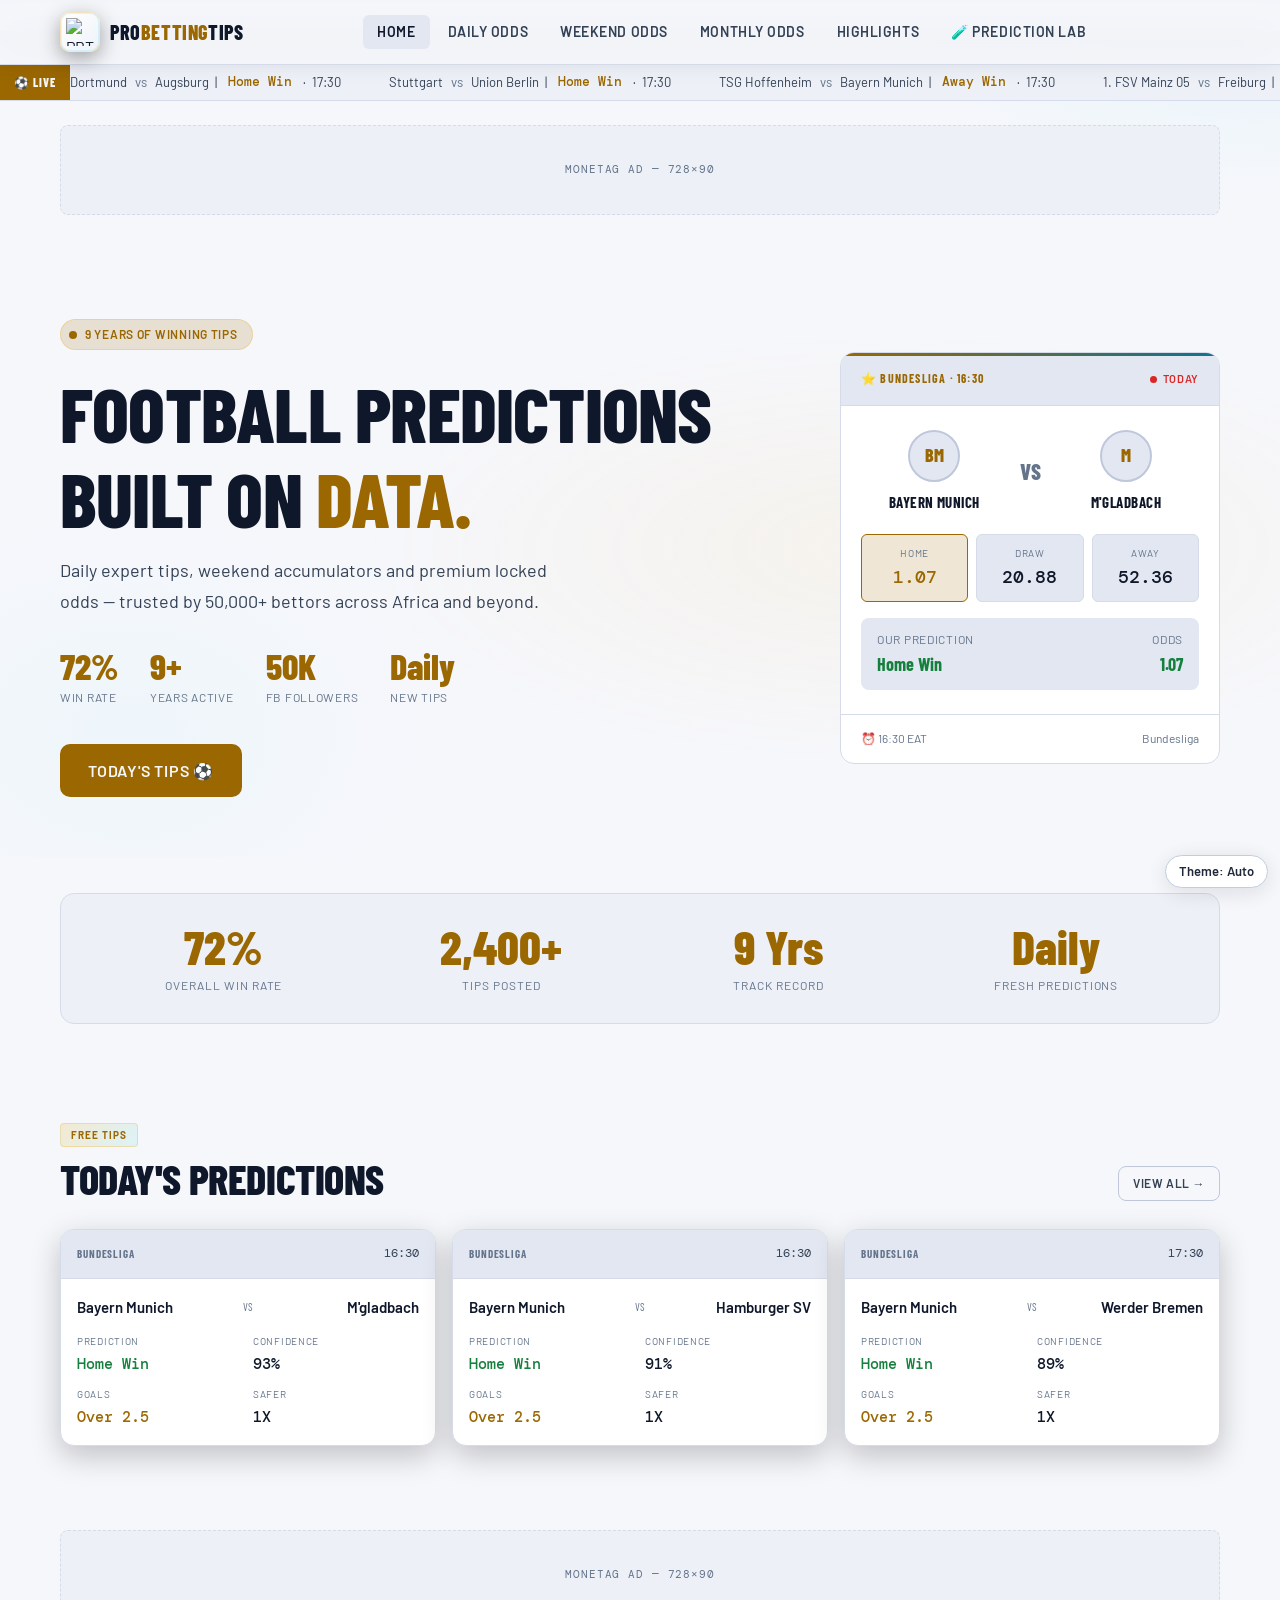
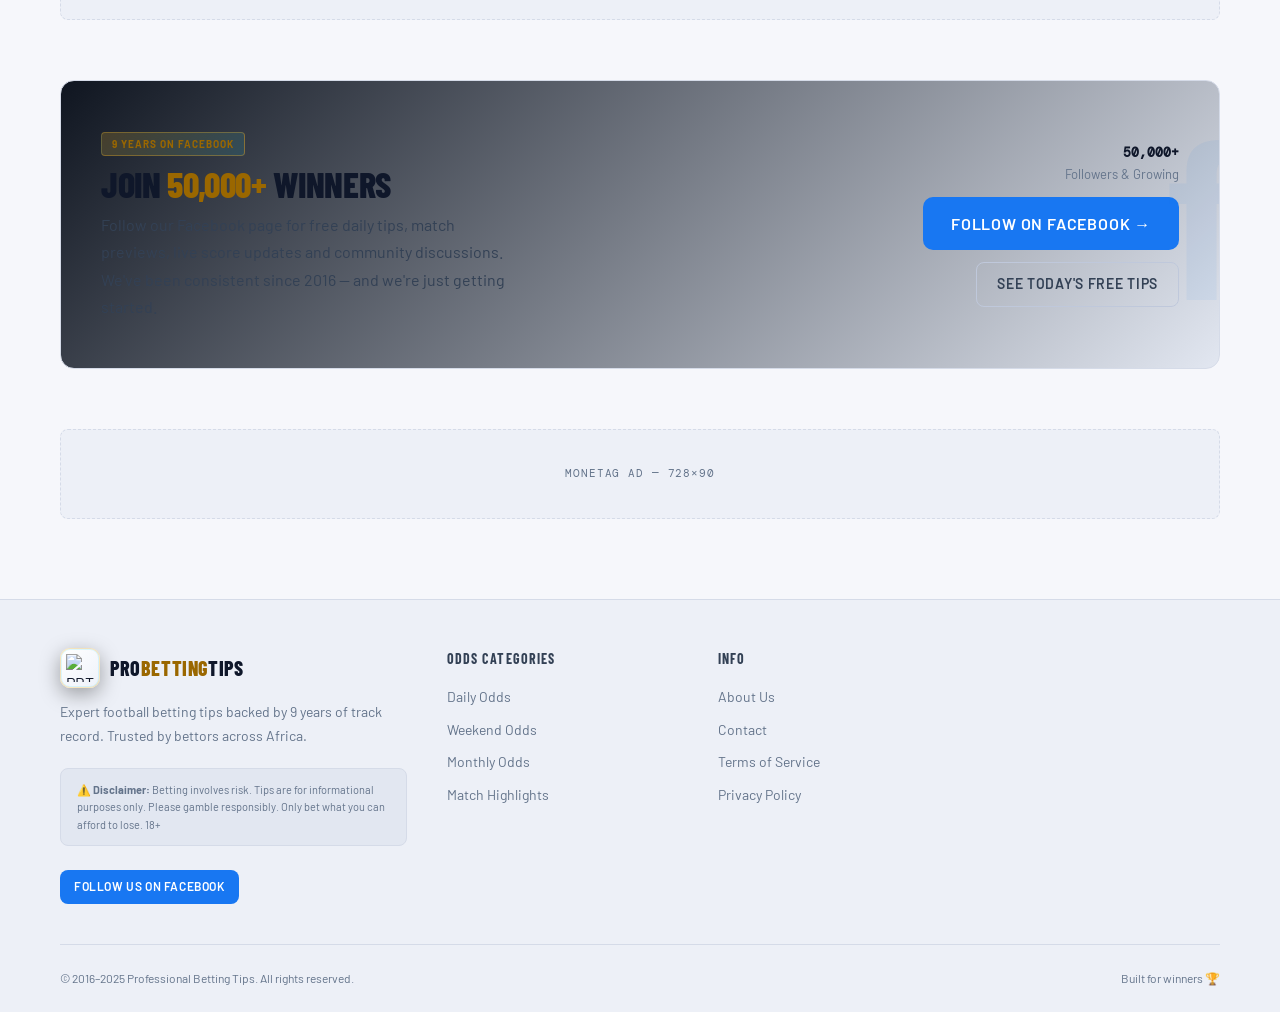
==== commit 08163506: "Theme: Auto (follows the device), Light and Dark with a floating toggle on every page; light palette" ====
--- a/index.html
+++ b/index.html
@@ -19,6 +19,7 @@
   <!-- Supabase -->
   <!-- Monetag Ad Script (replace with your Publisher ID) -->
   <!-- <script src="//oplerfino.com/YOUR_MONETAG_ID/invoke.js" async></script> -->
+  <script src='js/theme.js'></script>
 </head>
 <body data-page="home">
 
--- a/css/style.css
+++ b/css/style.css
@@ -1374,3 +1374,45 @@
 
 /* Open mode (PREMIUM_GATING=false): hide accounts, checkout and locked content */
 .gate-hidden { display: none !important; }
+
+/* ---- Theme: dark (default), light, or follow the device (set by js/theme.js) ---- */
+:root { color-scheme: dark; }
+:root[data-theme='light'] {
+  color-scheme: light;
+  --bg: #F6F7FB; --bg-2: #EDF0F7; --bg-3: #E2E7F1; --bg-card: #FFFFFF; --border: #D5DBE8; --border-2: #BFC8DB;
+  --gold: #9A6700; --gold-dim: #7A5200; --gold-glow: rgba(154,103,0,0.16);
+  --cyan: #0E7490; --cyan-dim: rgba(14,116,144,0.10); --red: #DC2626; --green: #15803D;
+  --text: #0F172A; --text-2: #334155; --text-3: #64748B;
+  --shadow: 0 4px 24px rgba(15,23,42,0.12); --shadow-gold: 0 0 24px rgba(154,103,0,0.18);
+}
+@media (prefers-color-scheme: light) {
+  :root:not([data-theme='dark']) {
+    color-scheme: light;
+    --bg: #F6F7FB; --bg-2: #EDF0F7; --bg-3: #E2E7F1; --bg-card: #FFFFFF; --border: #D5DBE8; --border-2: #BFC8DB;
+    --gold: #9A6700; --gold-dim: #7A5200; --gold-glow: rgba(154,103,0,0.16);
+    --cyan: #0E7490; --cyan-dim: rgba(14,116,144,0.10); --red: #DC2626; --green: #15803D;
+    --text: #0F172A; --text-2: #334155; --text-3: #64748B;
+    --shadow: 0 4px 24px rgba(15,23,42,0.12); --shadow-gold: 0 0 24px rgba(154,103,0,0.18);
+  }
+}
+#theme-toggle { position: fixed; right: 12px; bottom: 12px; z-index: 9999; padding: 9px 13px; font: 600 13px/1 var(--font-body, sans-serif); color: var(--text); background: var(--bg-card); border: 1px solid var(--border-2); border-radius: 999px; box-shadow: var(--shadow); cursor: pointer; opacity: 0.93; }
+#theme-toggle:hover { opacity: 1; }
+@media print { #theme-toggle { display: none; } }
+
+/* ---- Light theme overrides for colours that were hardcoded (generated) ---- */
+:root[data-theme='light'] .navbar { background: rgba(246,247,251,0.92); }
+:root[data-theme='light'] .nav-logo-icon { background: linear-gradient(135deg, #FFFFFF, #EEF2FA); }
+:root[data-theme='light'] .btn-gold:hover { background: #7A5200; }
+:root[data-theme='light'] .lock-overlay { background: rgba(246,247,251,0.65); }
+:root[data-theme='light'] .price-card.featured-plan { background: linear-gradient(135deg, #FFFFFF, #131d2e); }
+:root[data-theme='light'] .fb-cta-section { background: linear-gradient(135deg, #0f1520 0%, #E2E7F1 100%); }
+:root[data-theme='light'] .mobile-nav { background: linear-gradient(180deg, rgba(13,17,28,0.96) 0%, rgba(246,247,251,0.98) 100%); }
+@media (prefers-color-scheme: light) {
+:root:not([data-theme='dark']) .navbar { background: rgba(246,247,251,0.92); }
+:root:not([data-theme='dark']) .nav-logo-icon { background: linear-gradient(135deg, #FFFFFF, #EEF2FA); }
+:root:not([data-theme='dark']) .btn-gold:hover { background: #7A5200; }
+:root:not([data-theme='dark']) .lock-overlay { background: rgba(246,247,251,0.65); }
+:root:not([data-theme='dark']) .price-card.featured-plan { background: linear-gradient(135deg, #FFFFFF, #131d2e); }
+:root:not([data-theme='dark']) .fb-cta-section { background: linear-gradient(135deg, #0f1520 0%, #E2E7F1 100%); }
+:root:not([data-theme='dark']) .mobile-nav { background: linear-gradient(180deg, rgba(13,17,28,0.96) 0%, rgba(246,247,251,0.98) 100%); }
+}
